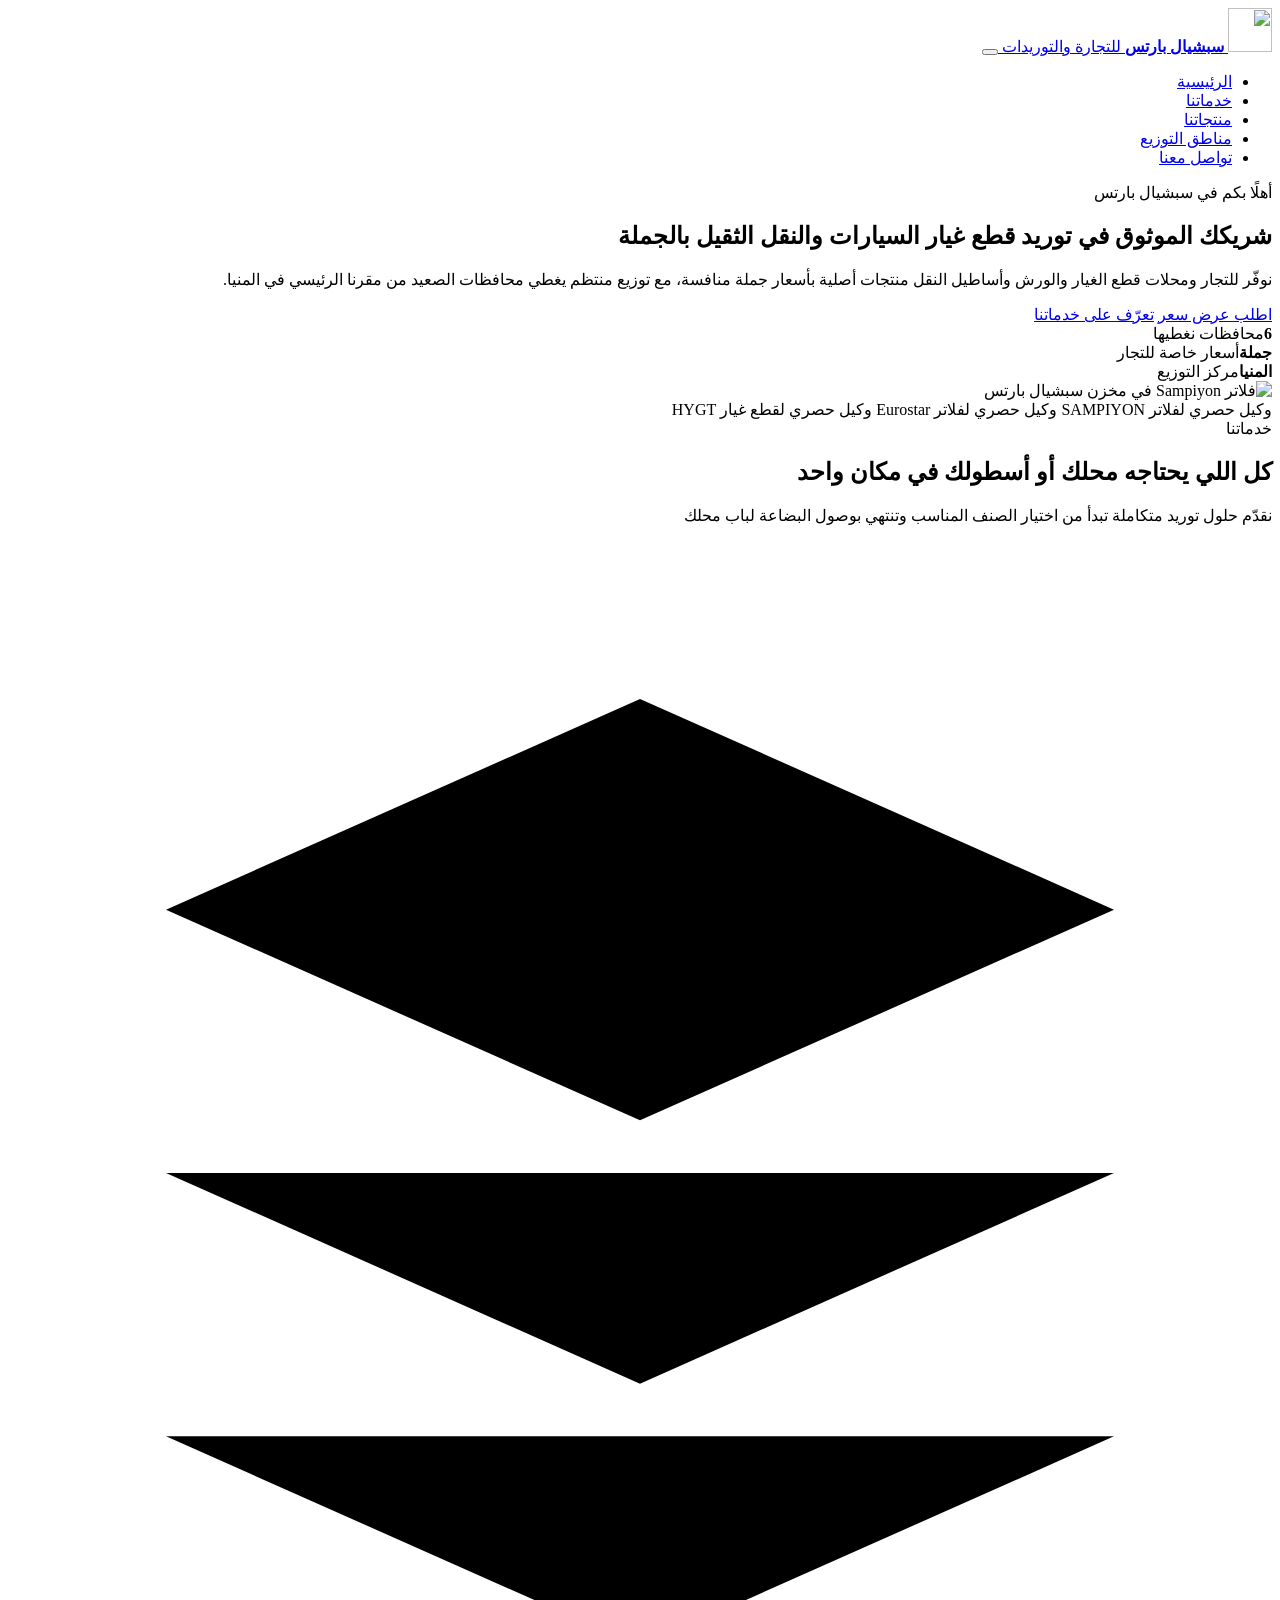
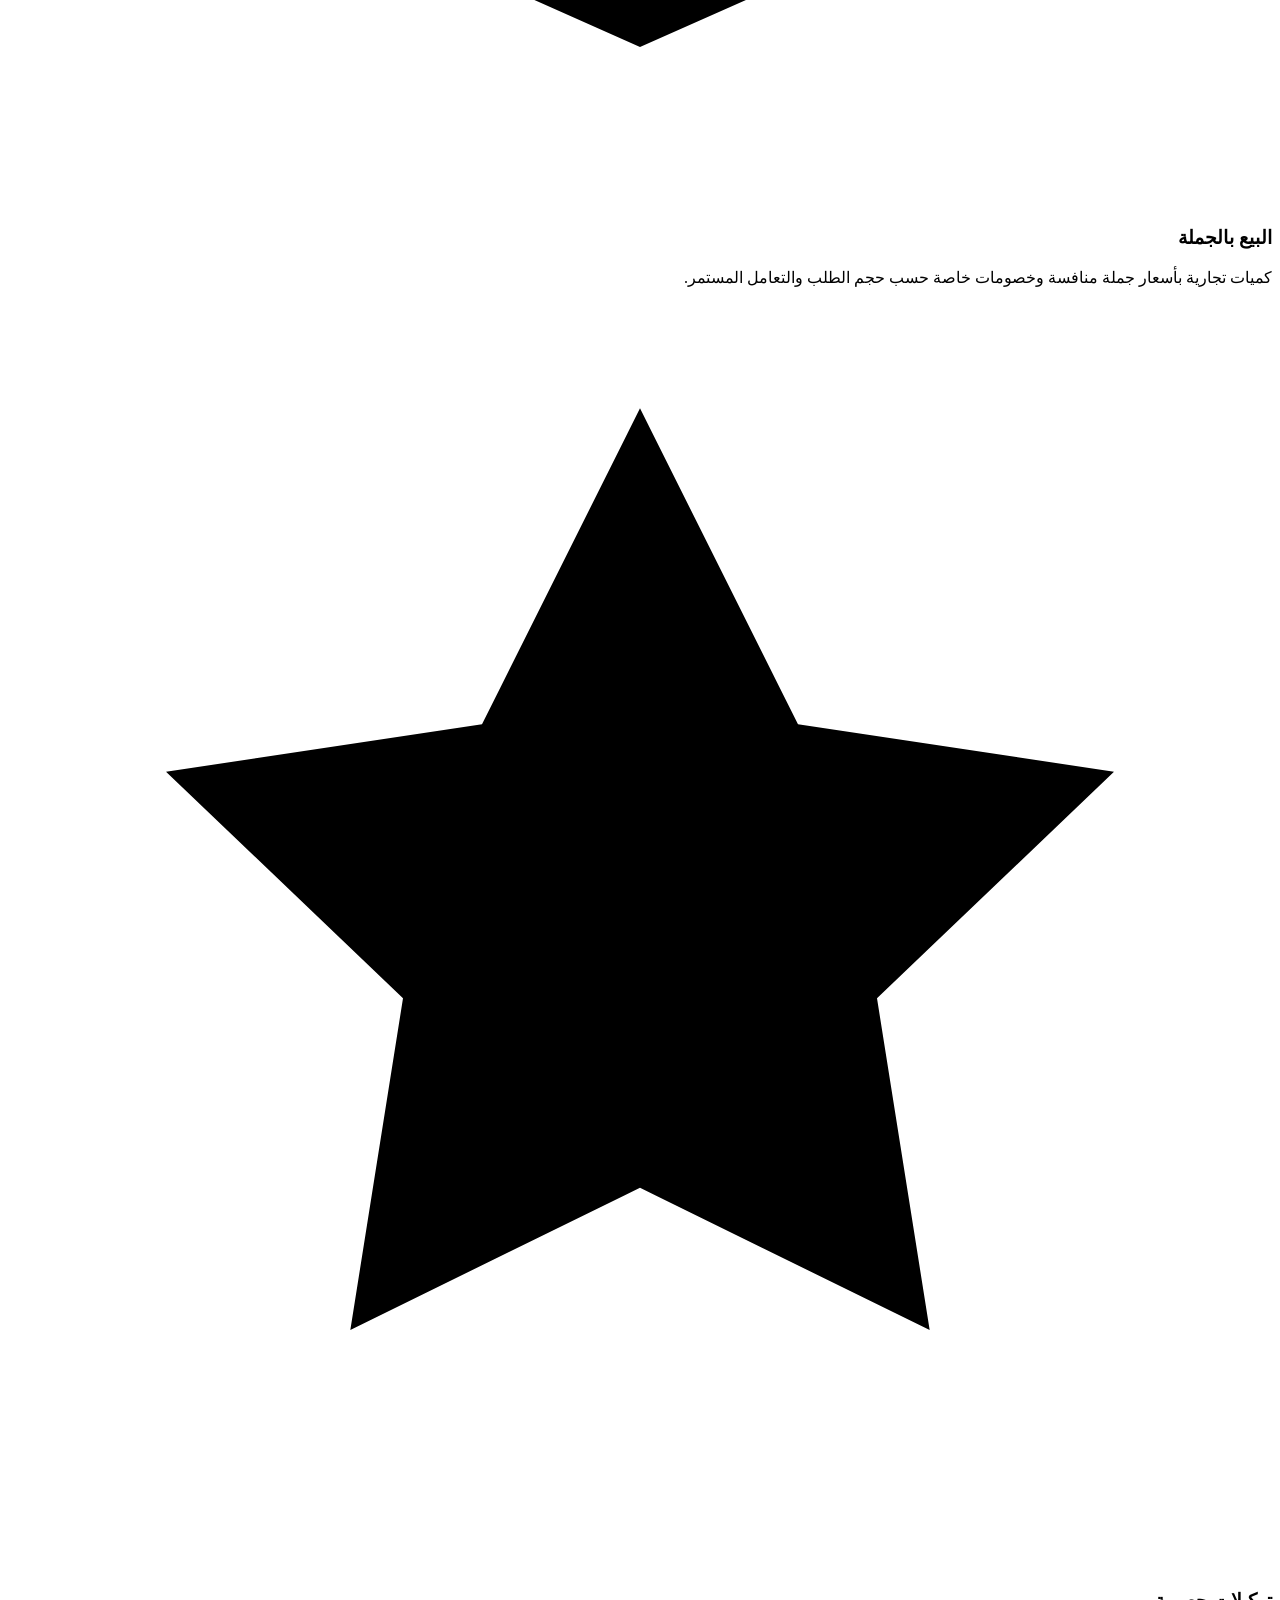
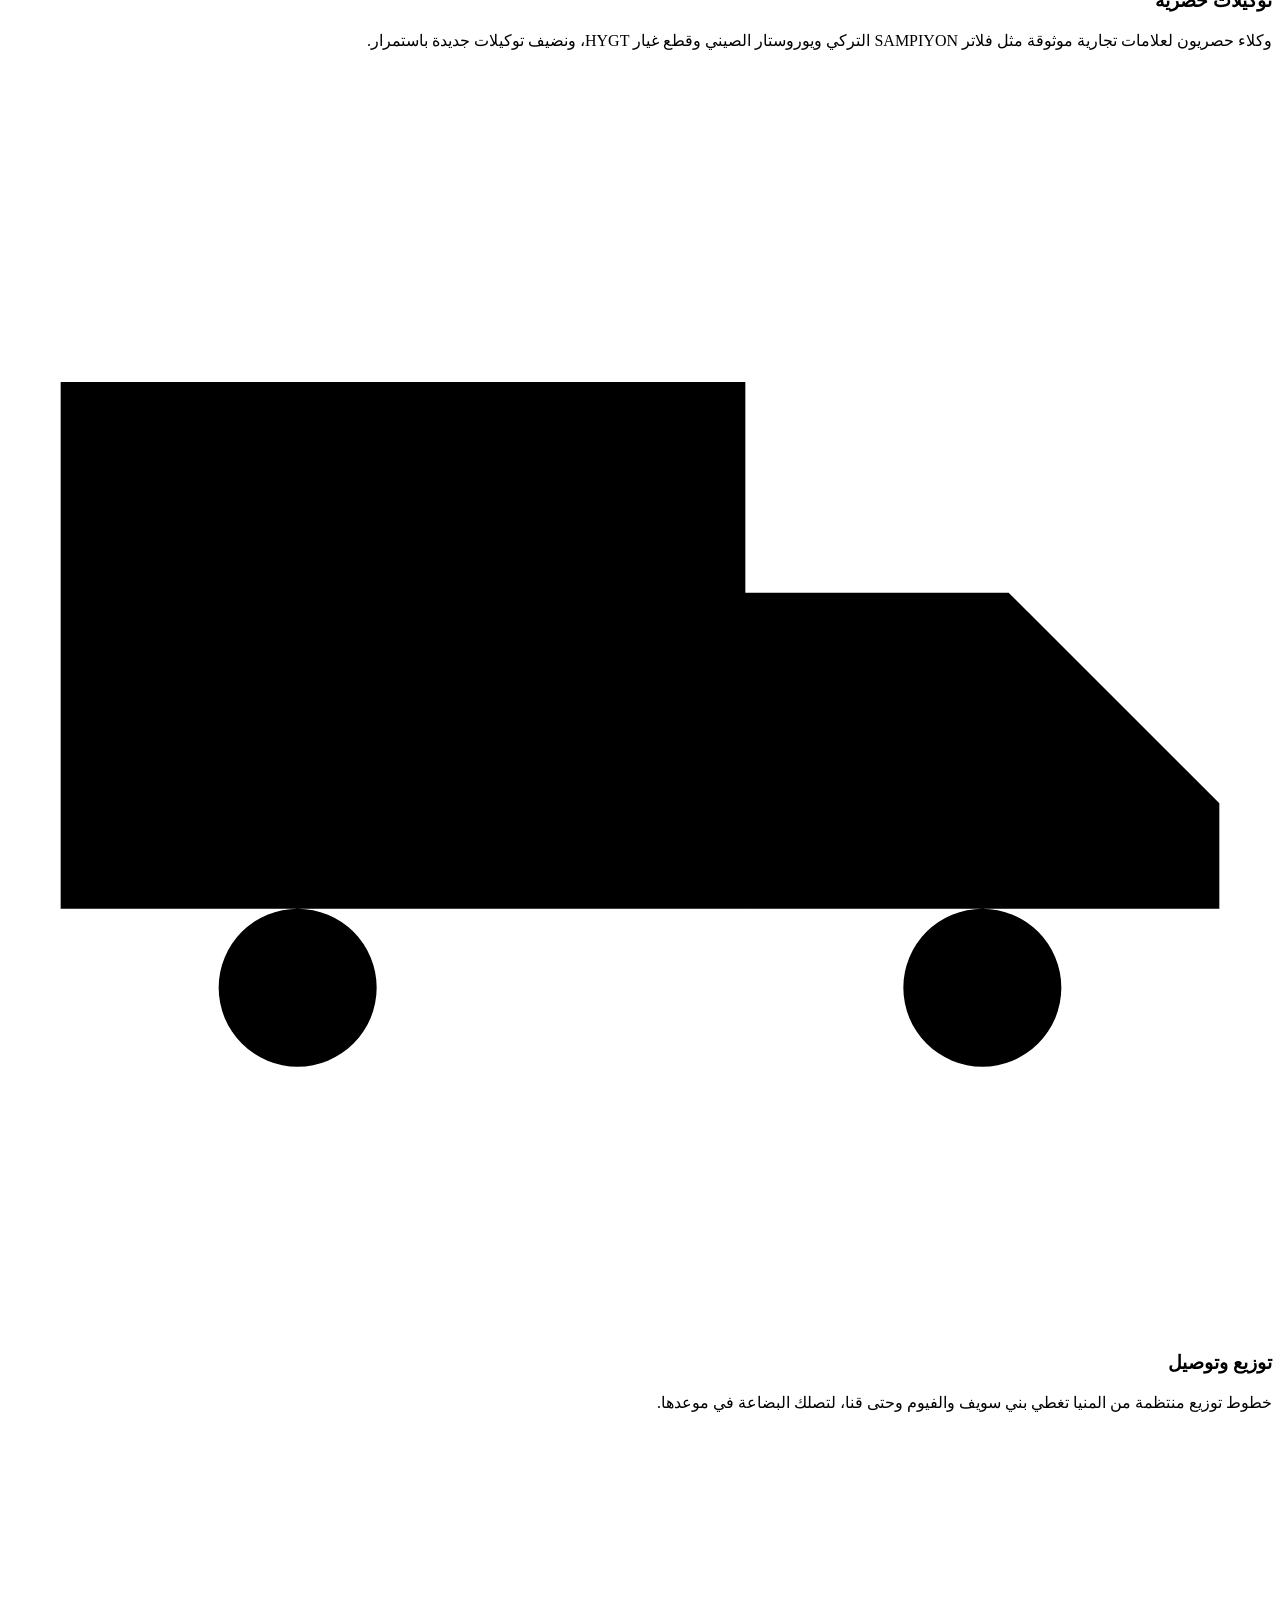
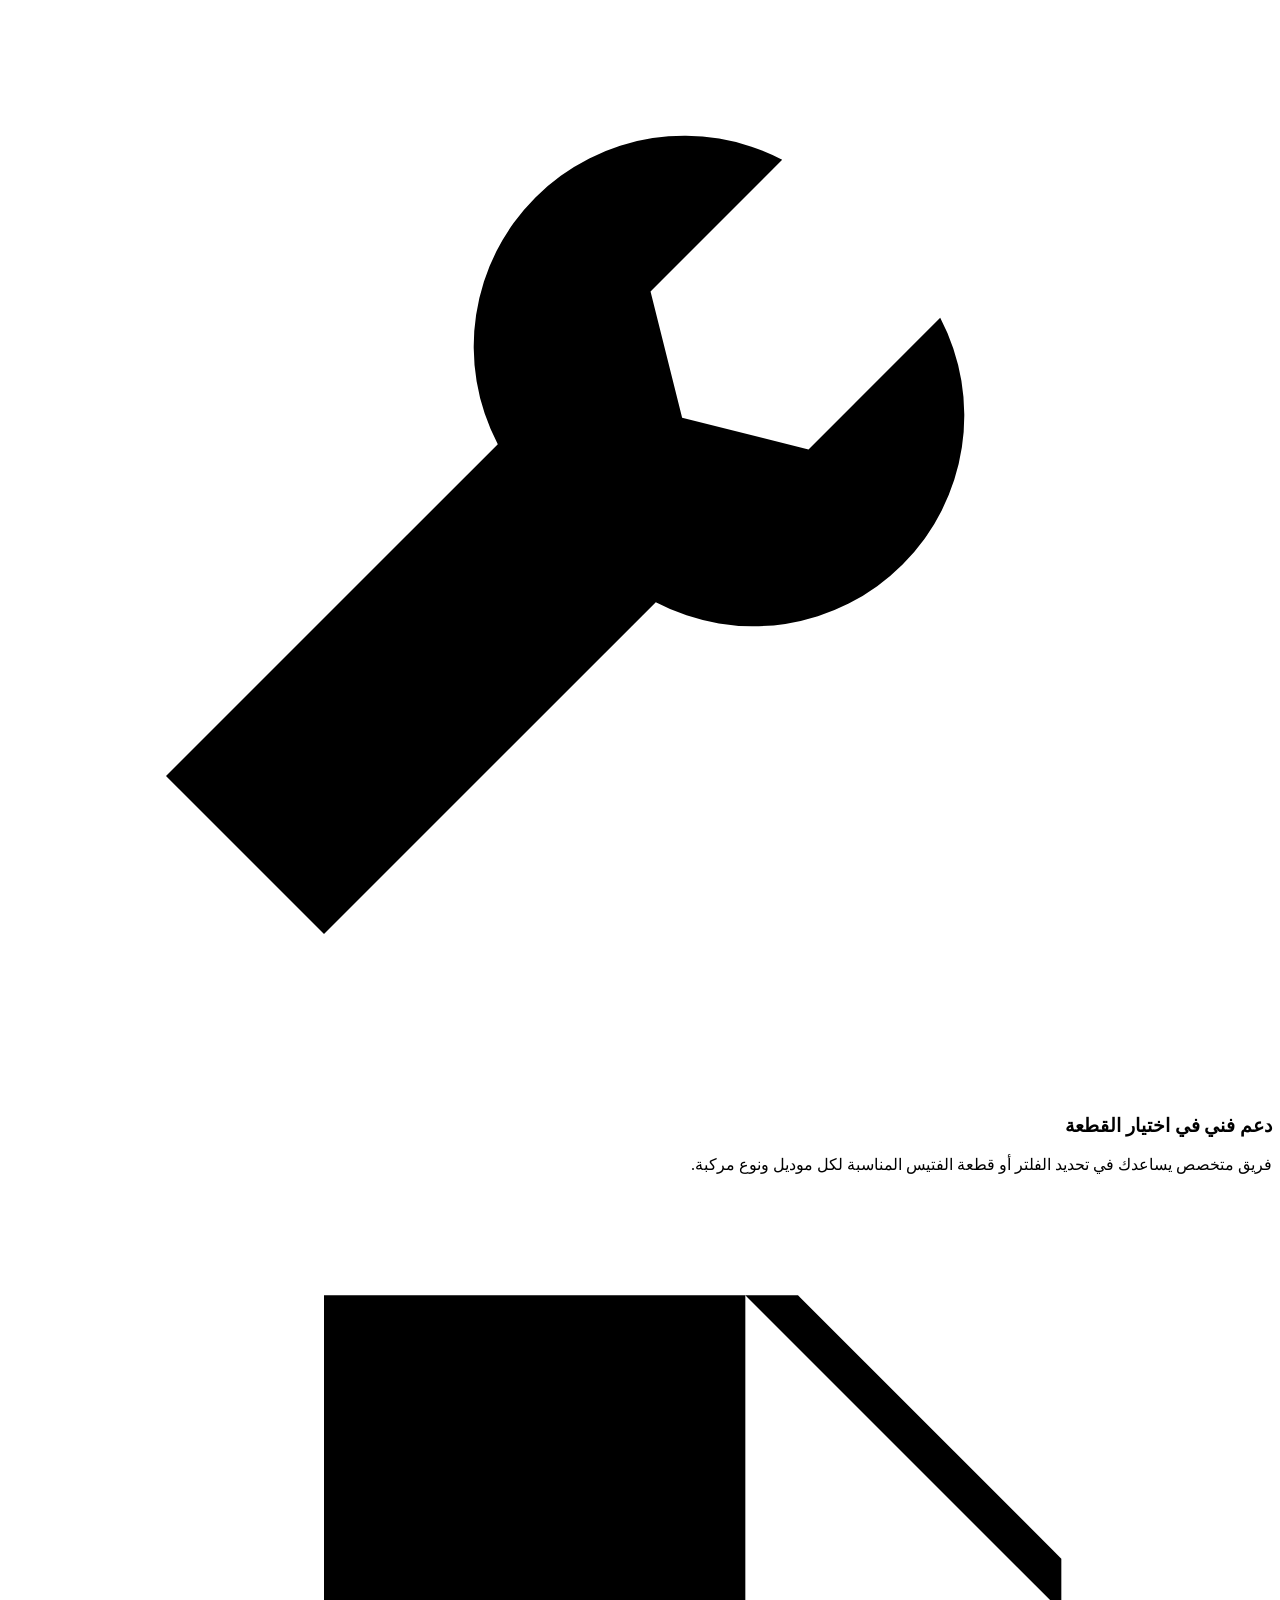
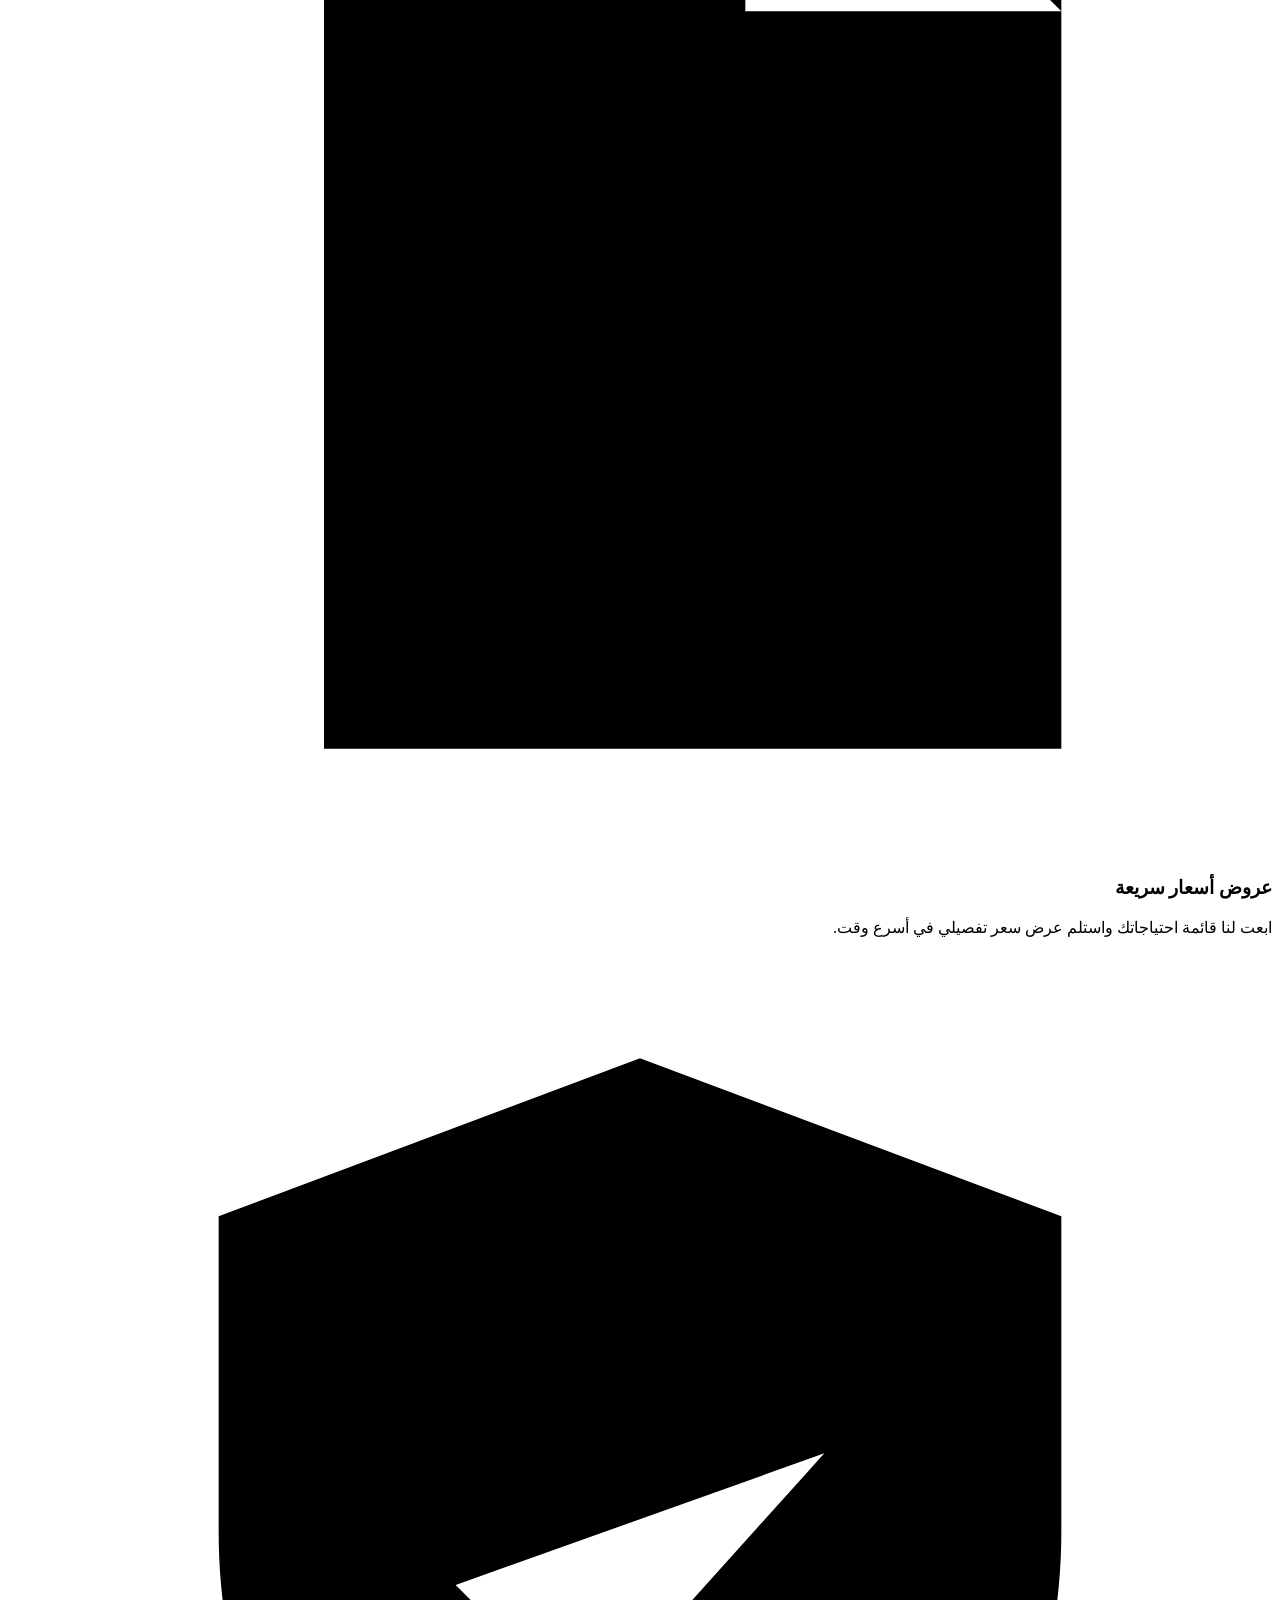
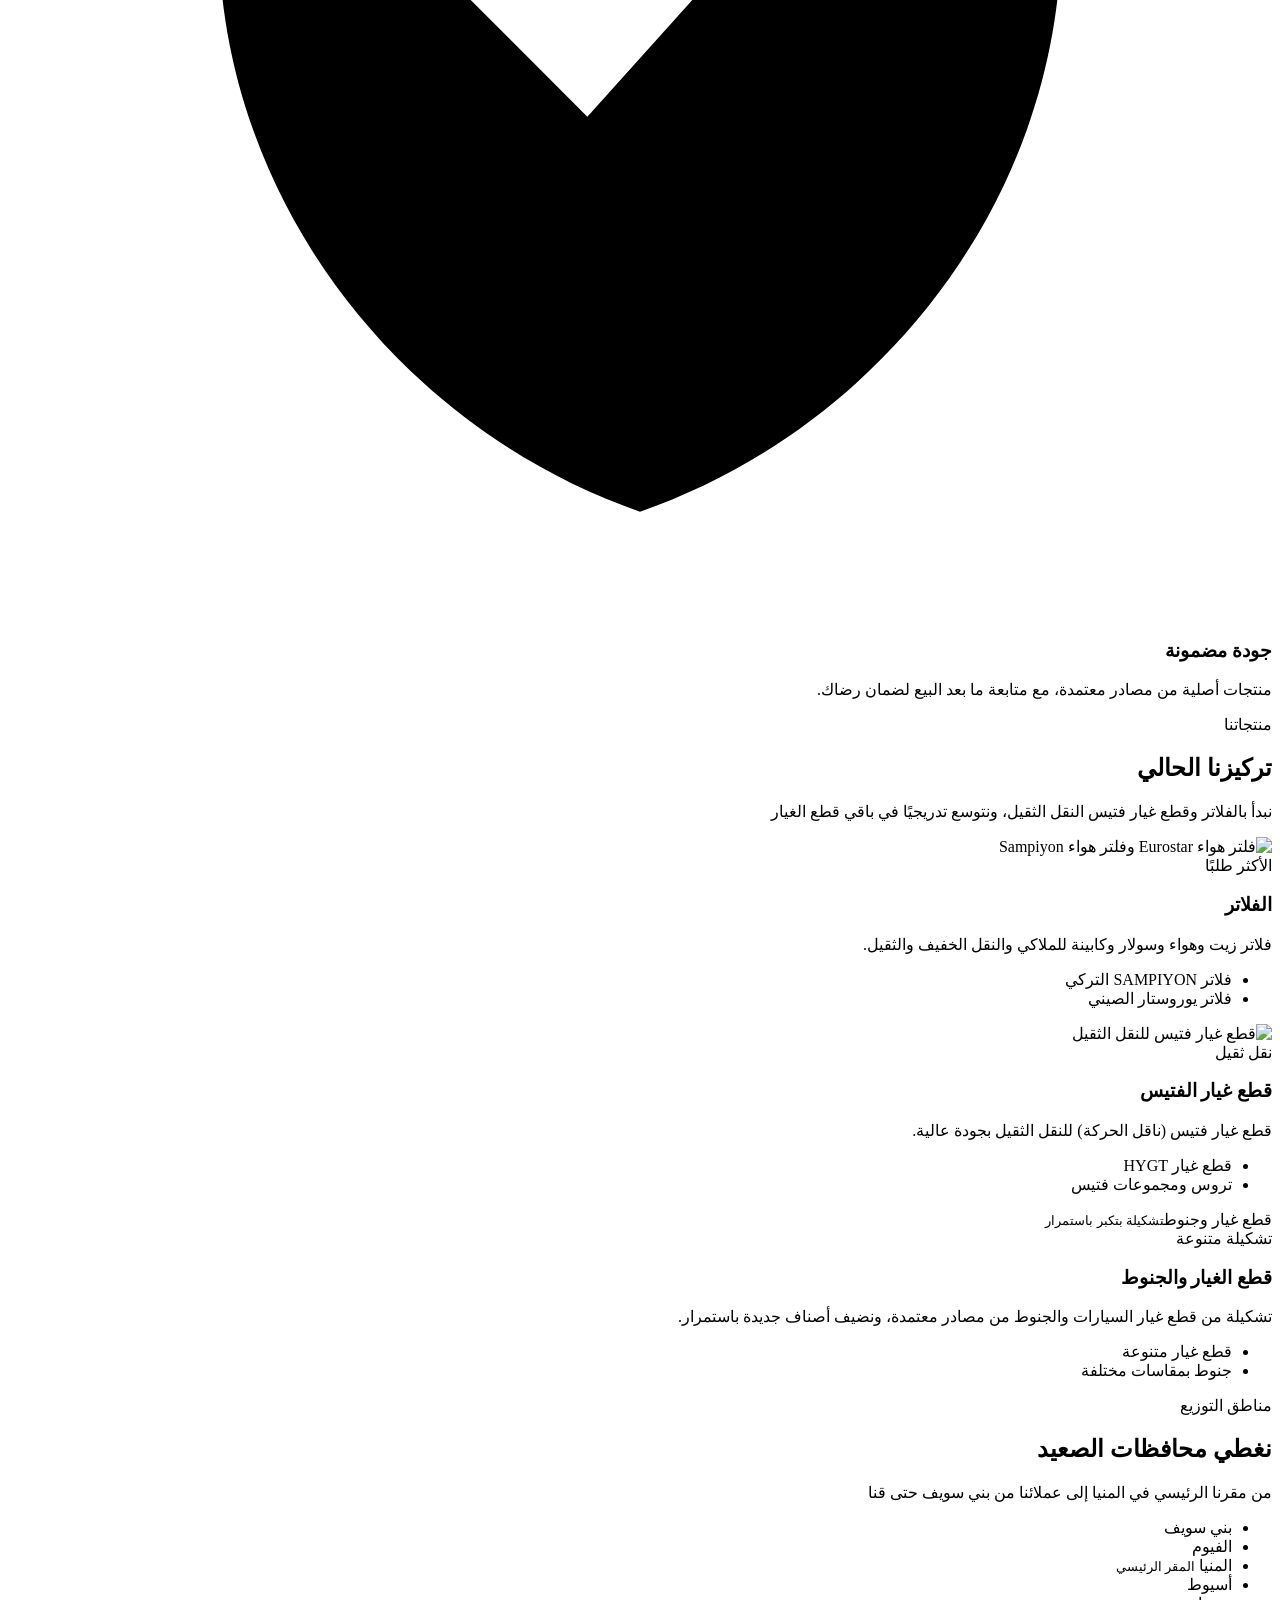
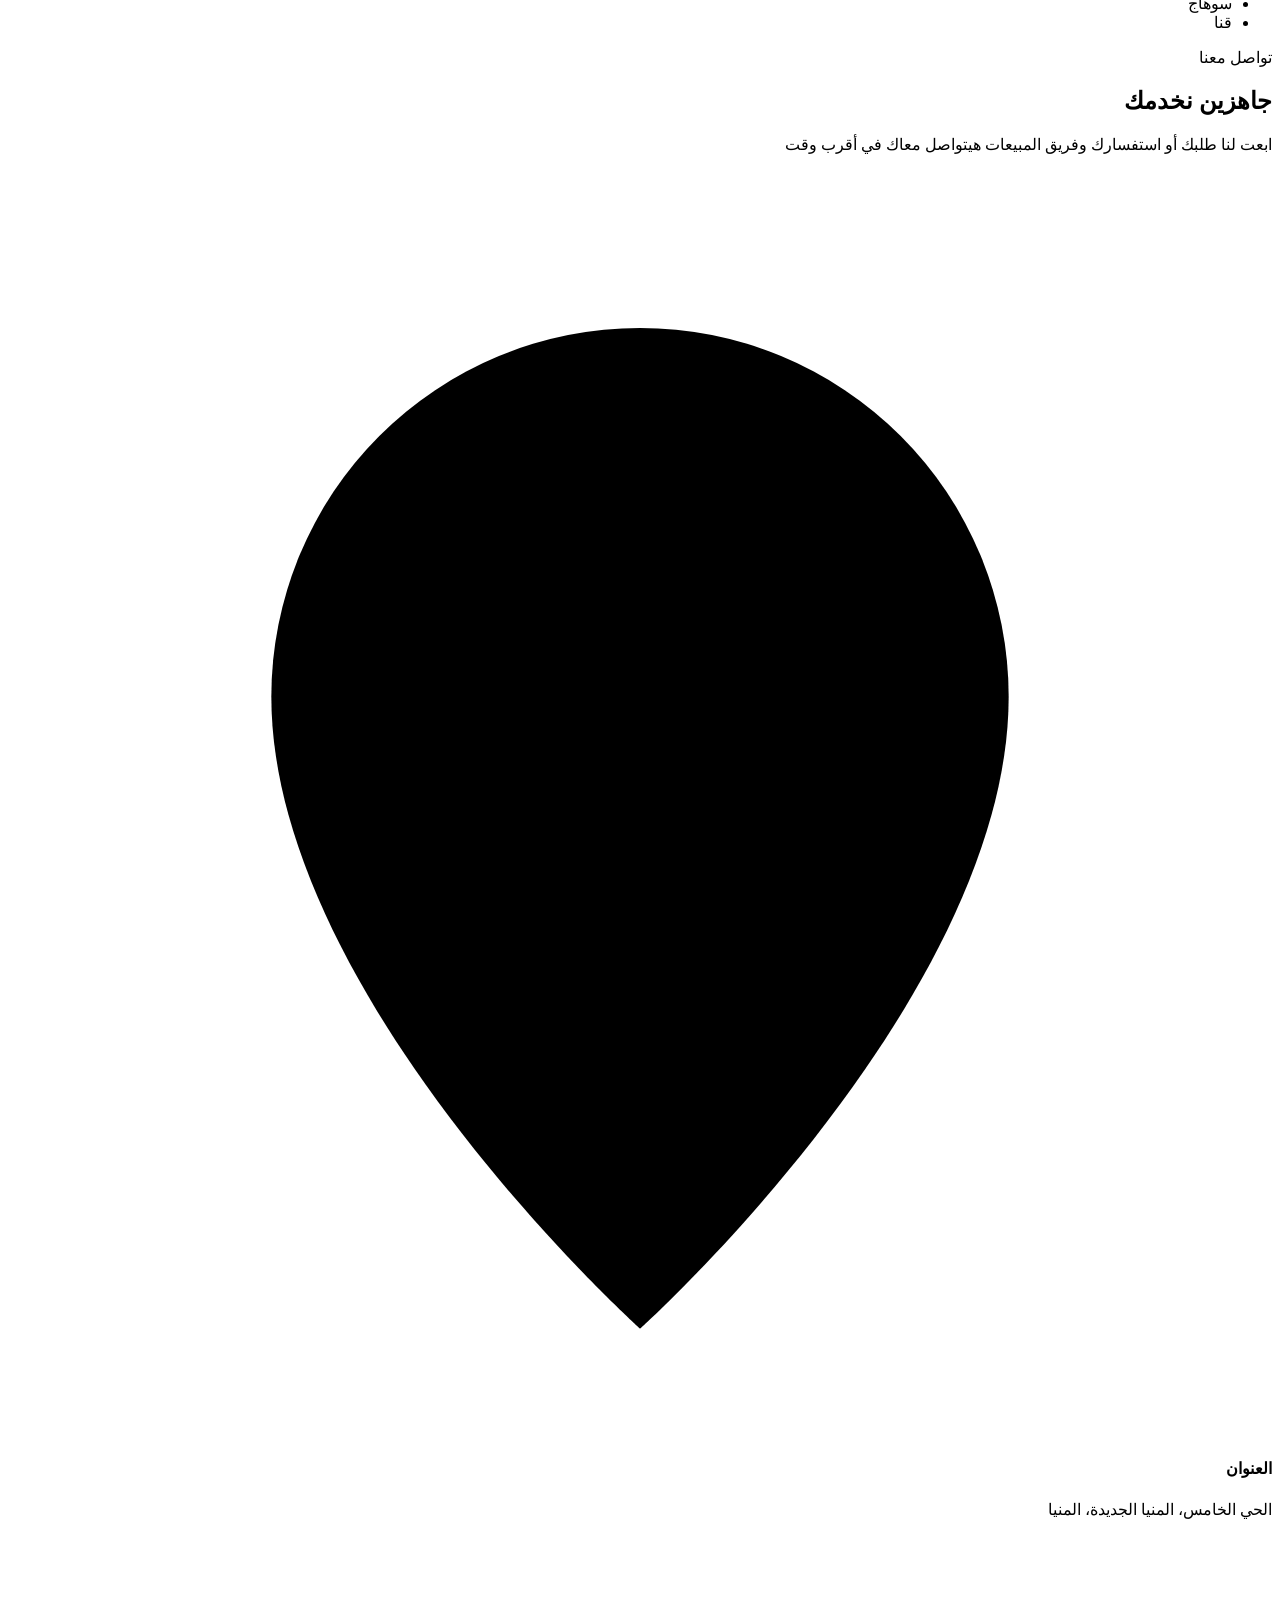
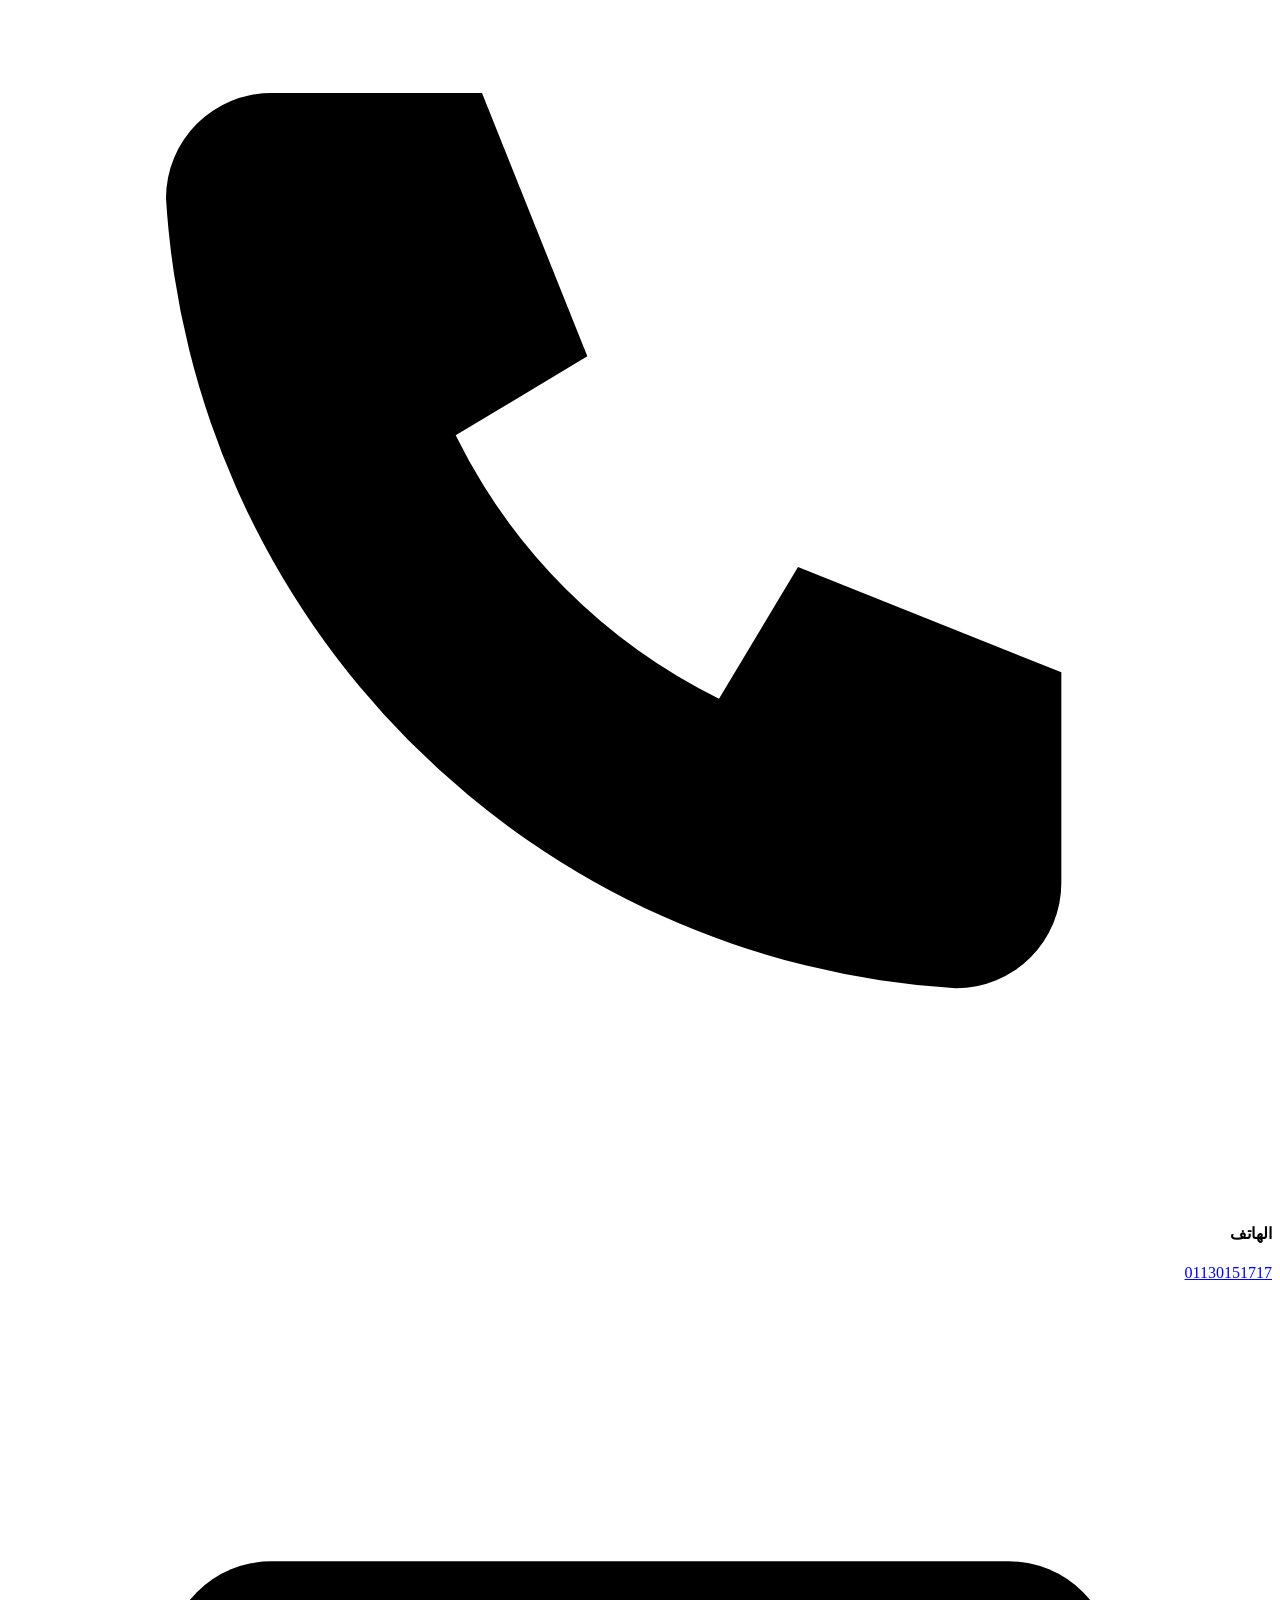
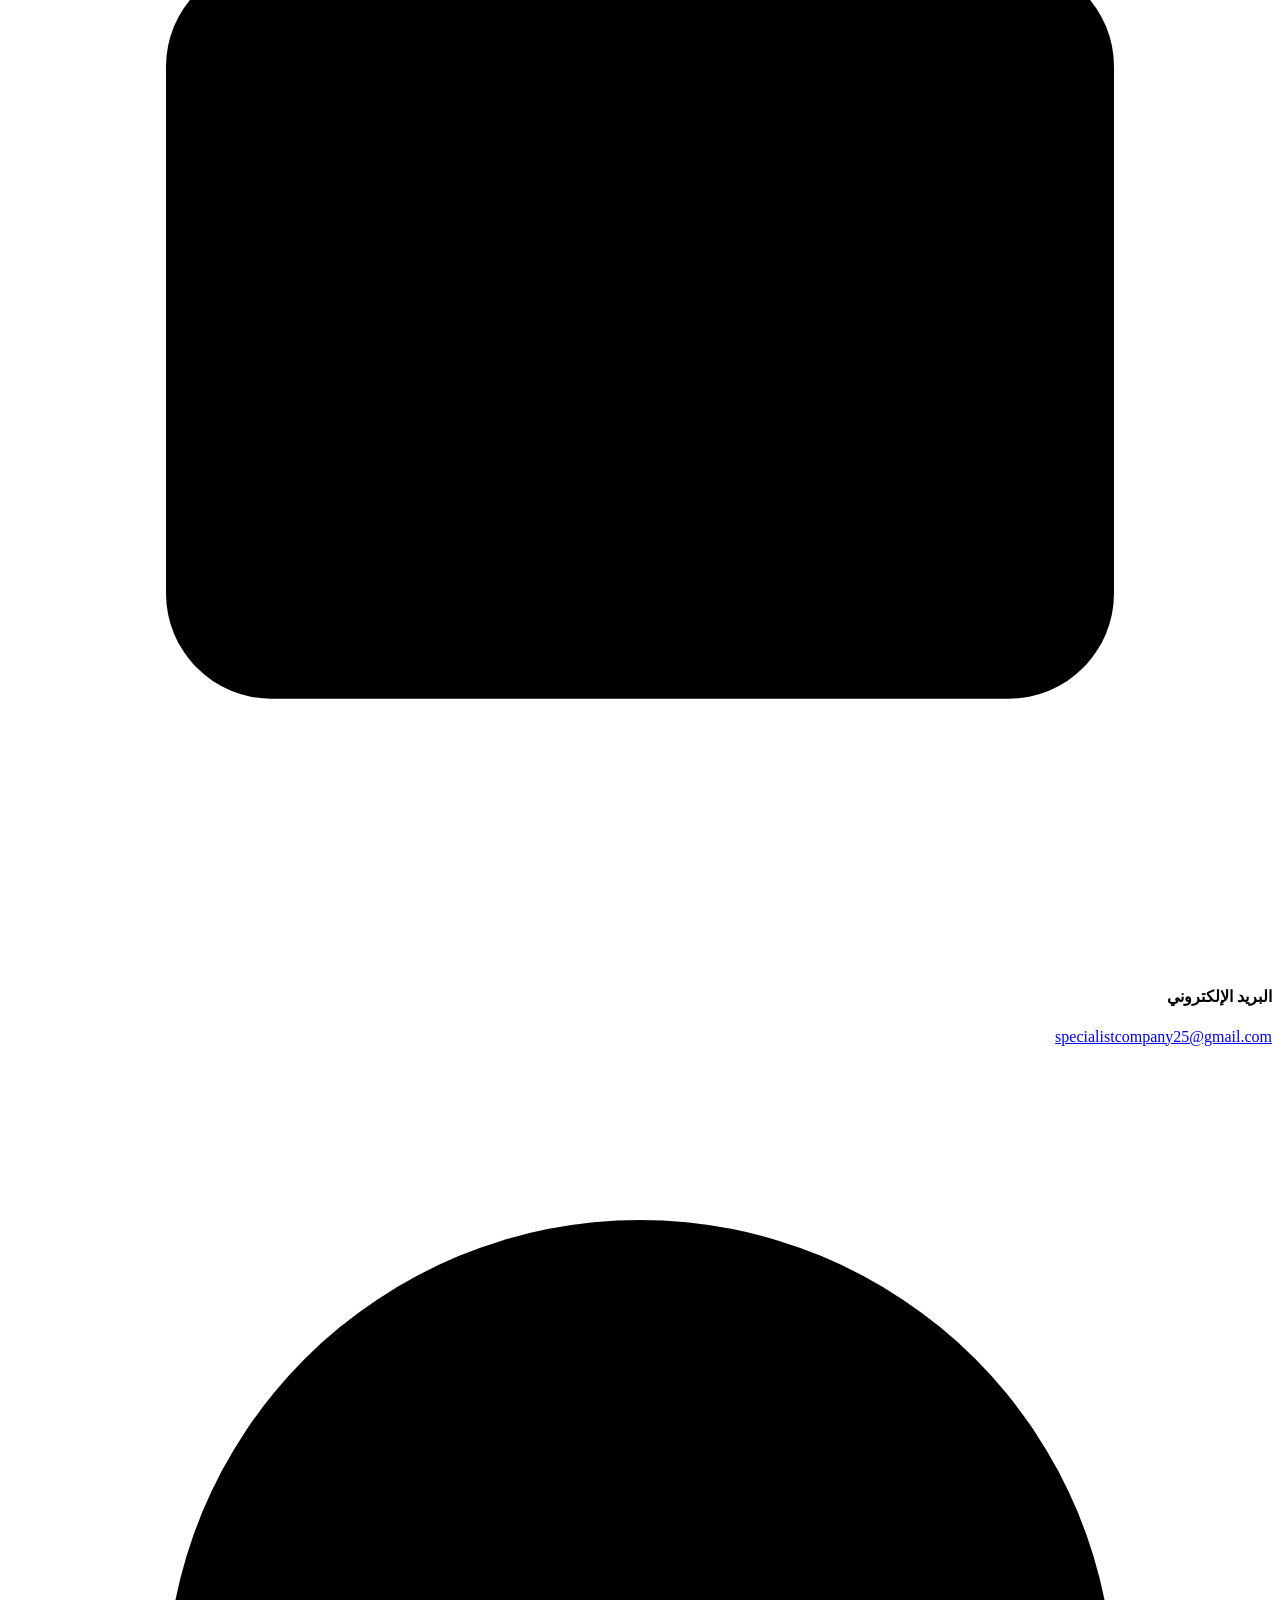
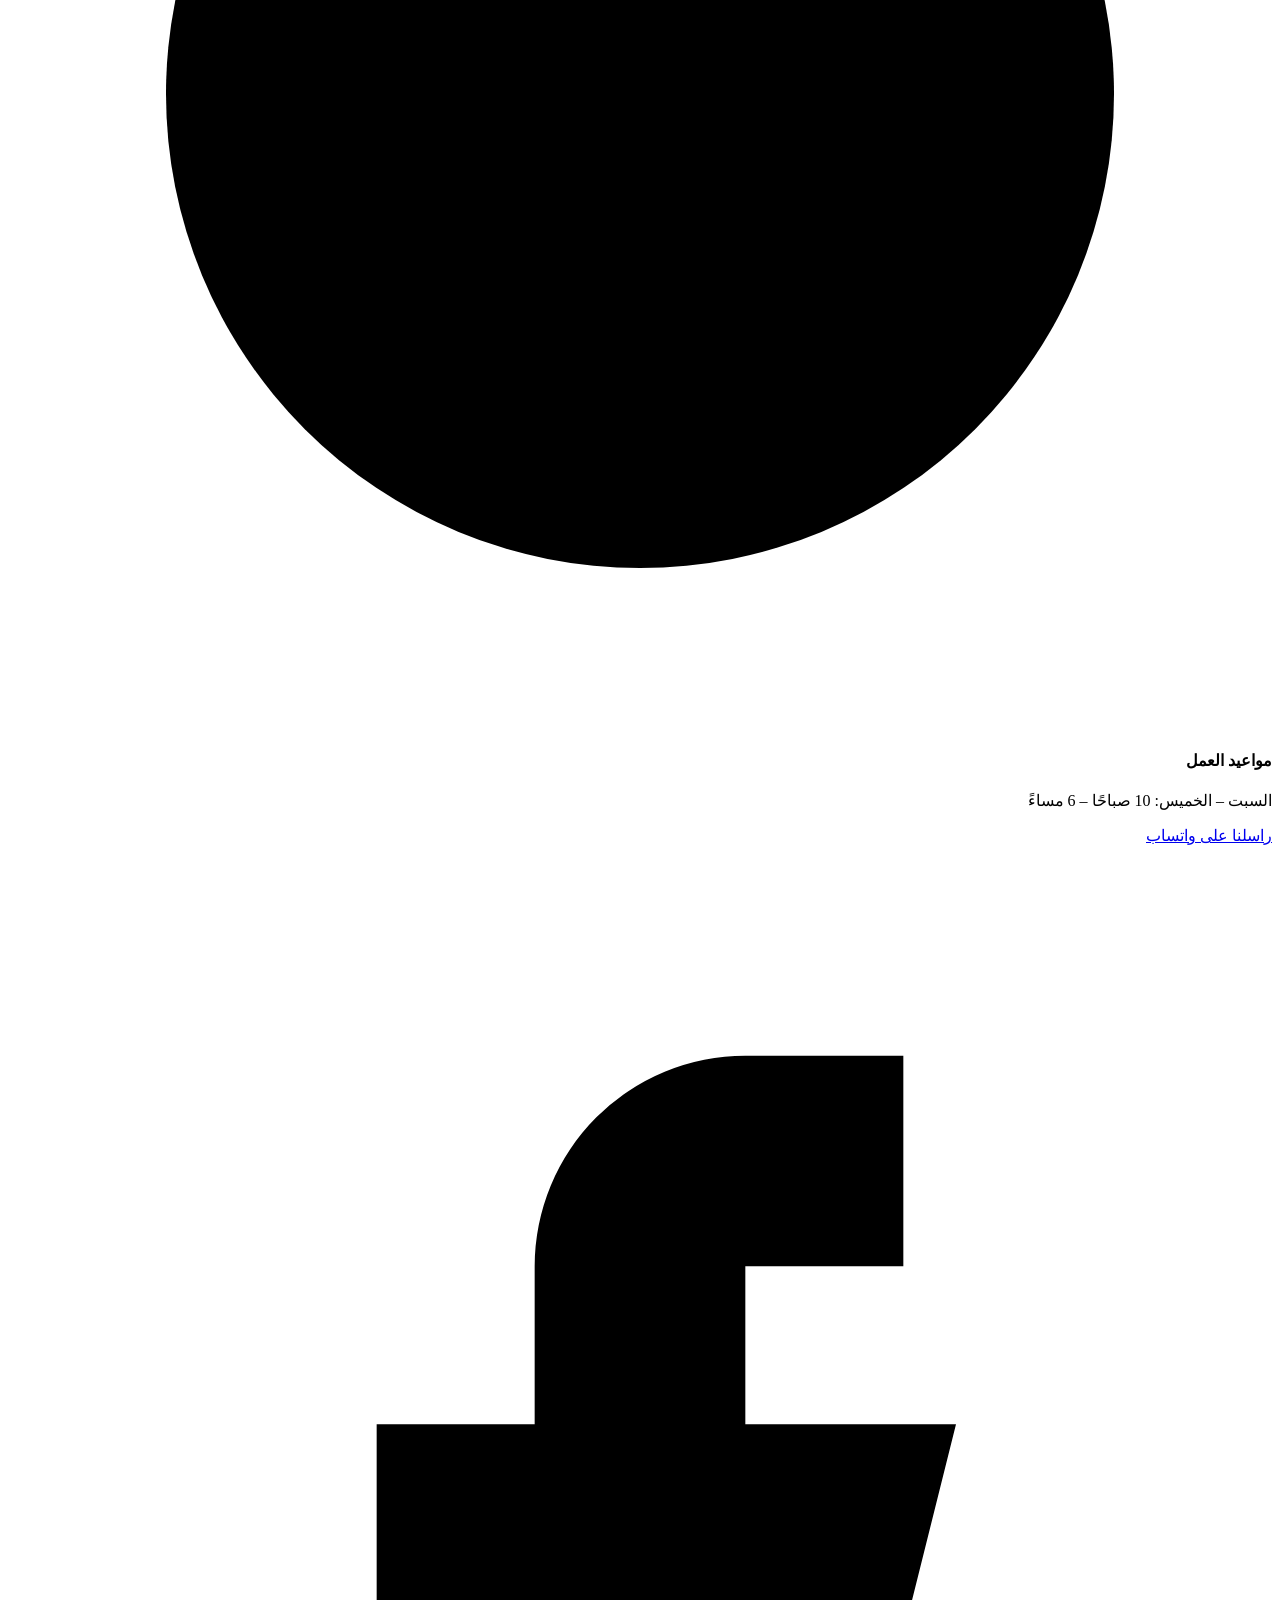
==== contact.html @ 6a82a29f "Add files via upload" ====
<!DOCTYPE html>
<html lang="ar" dir="rtl">
<head>
  <meta charset="UTF-8">
  <meta name="viewport" content="width=device-width, initial-scale=1.0">
  <title>تواصل معنا | سبشيال بارتس للتجارة والتوريدات</title>
  <!-- الصفحة دي بتحوّل على قسم التواصل في الصفحة الرئيسية -->
  <meta http-equiv="refresh" content="0; url=index.html#contact">
  <link rel="canonical" href="index.html#contact">
  <link rel="icon" type="image/png" sizes="32x32" href="images/favicon-32.png">
</head>
<body style="font-family: sans-serif; text-align: center; padding: 40px;">
  <p>جاري التحويل… لو ما اتحوّلتش <a href="index.html#contact">اضغط هنا</a>.</p>
</body>
</html>
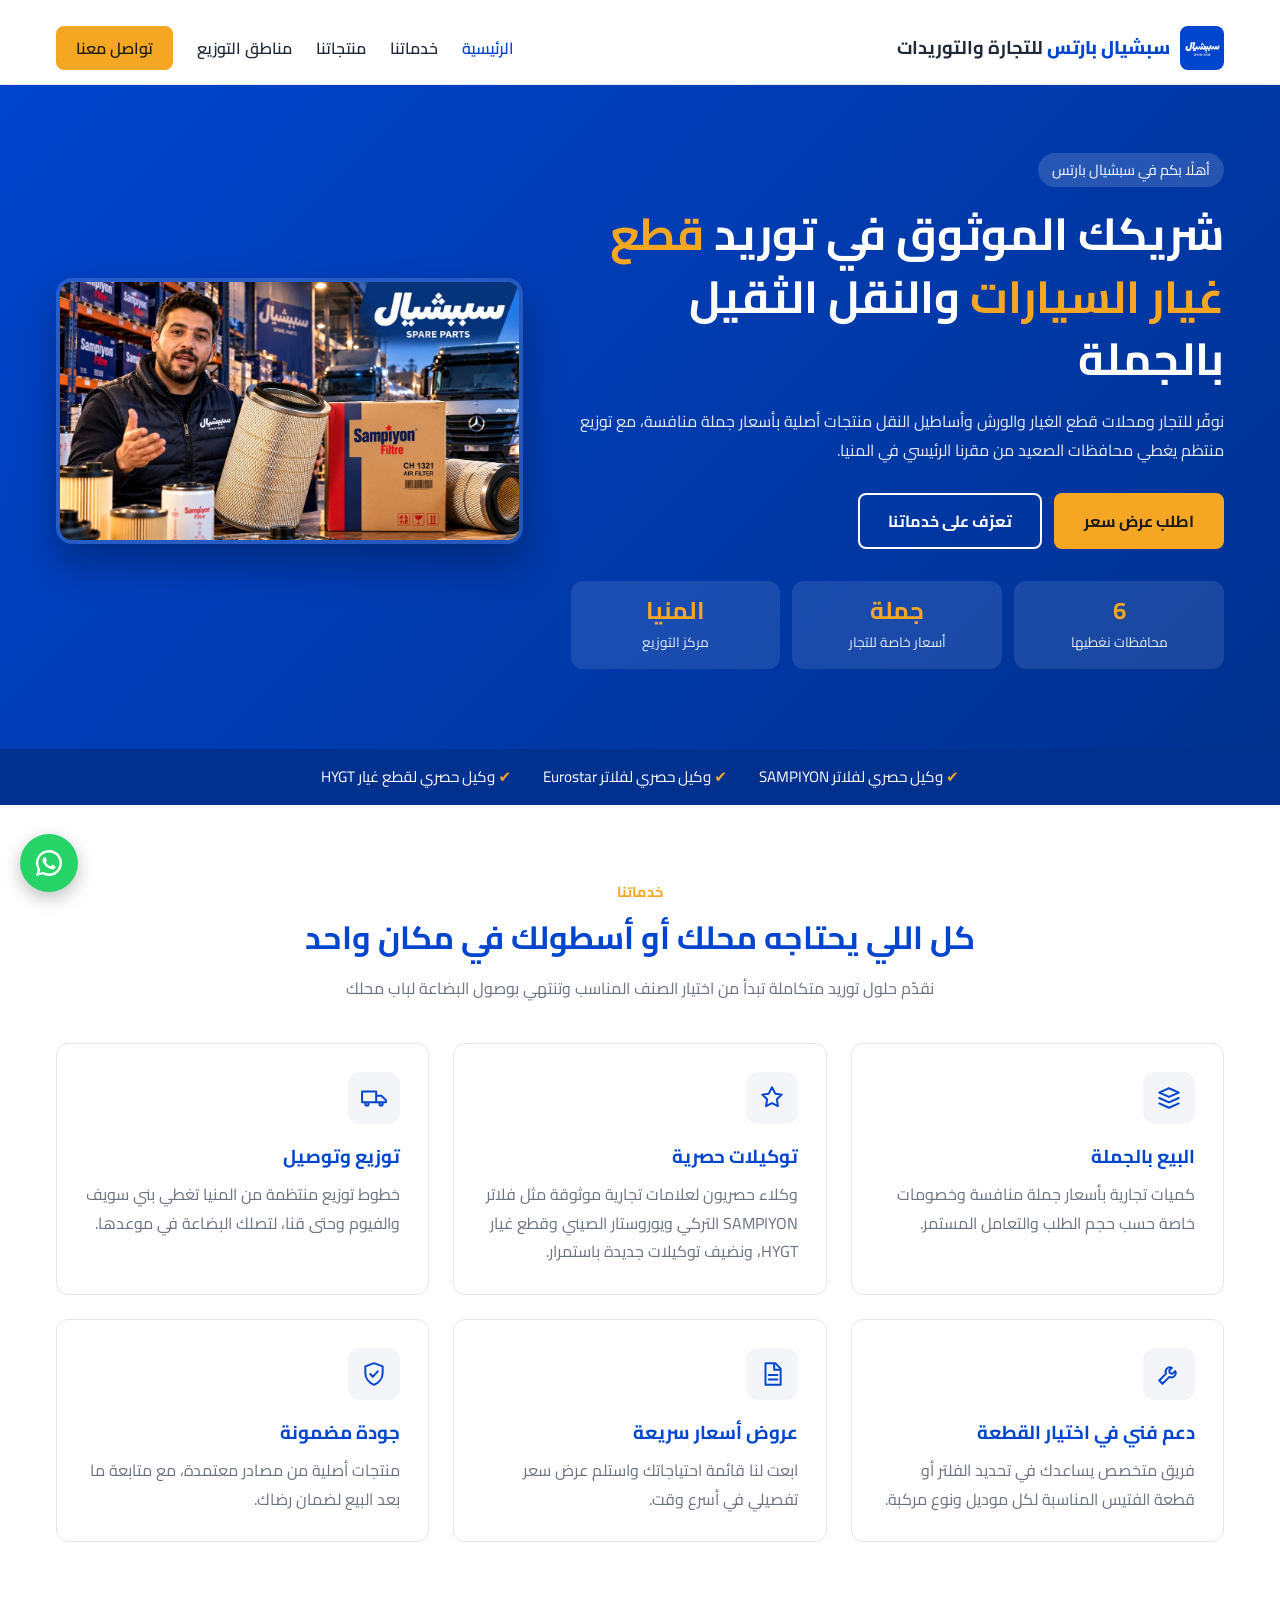
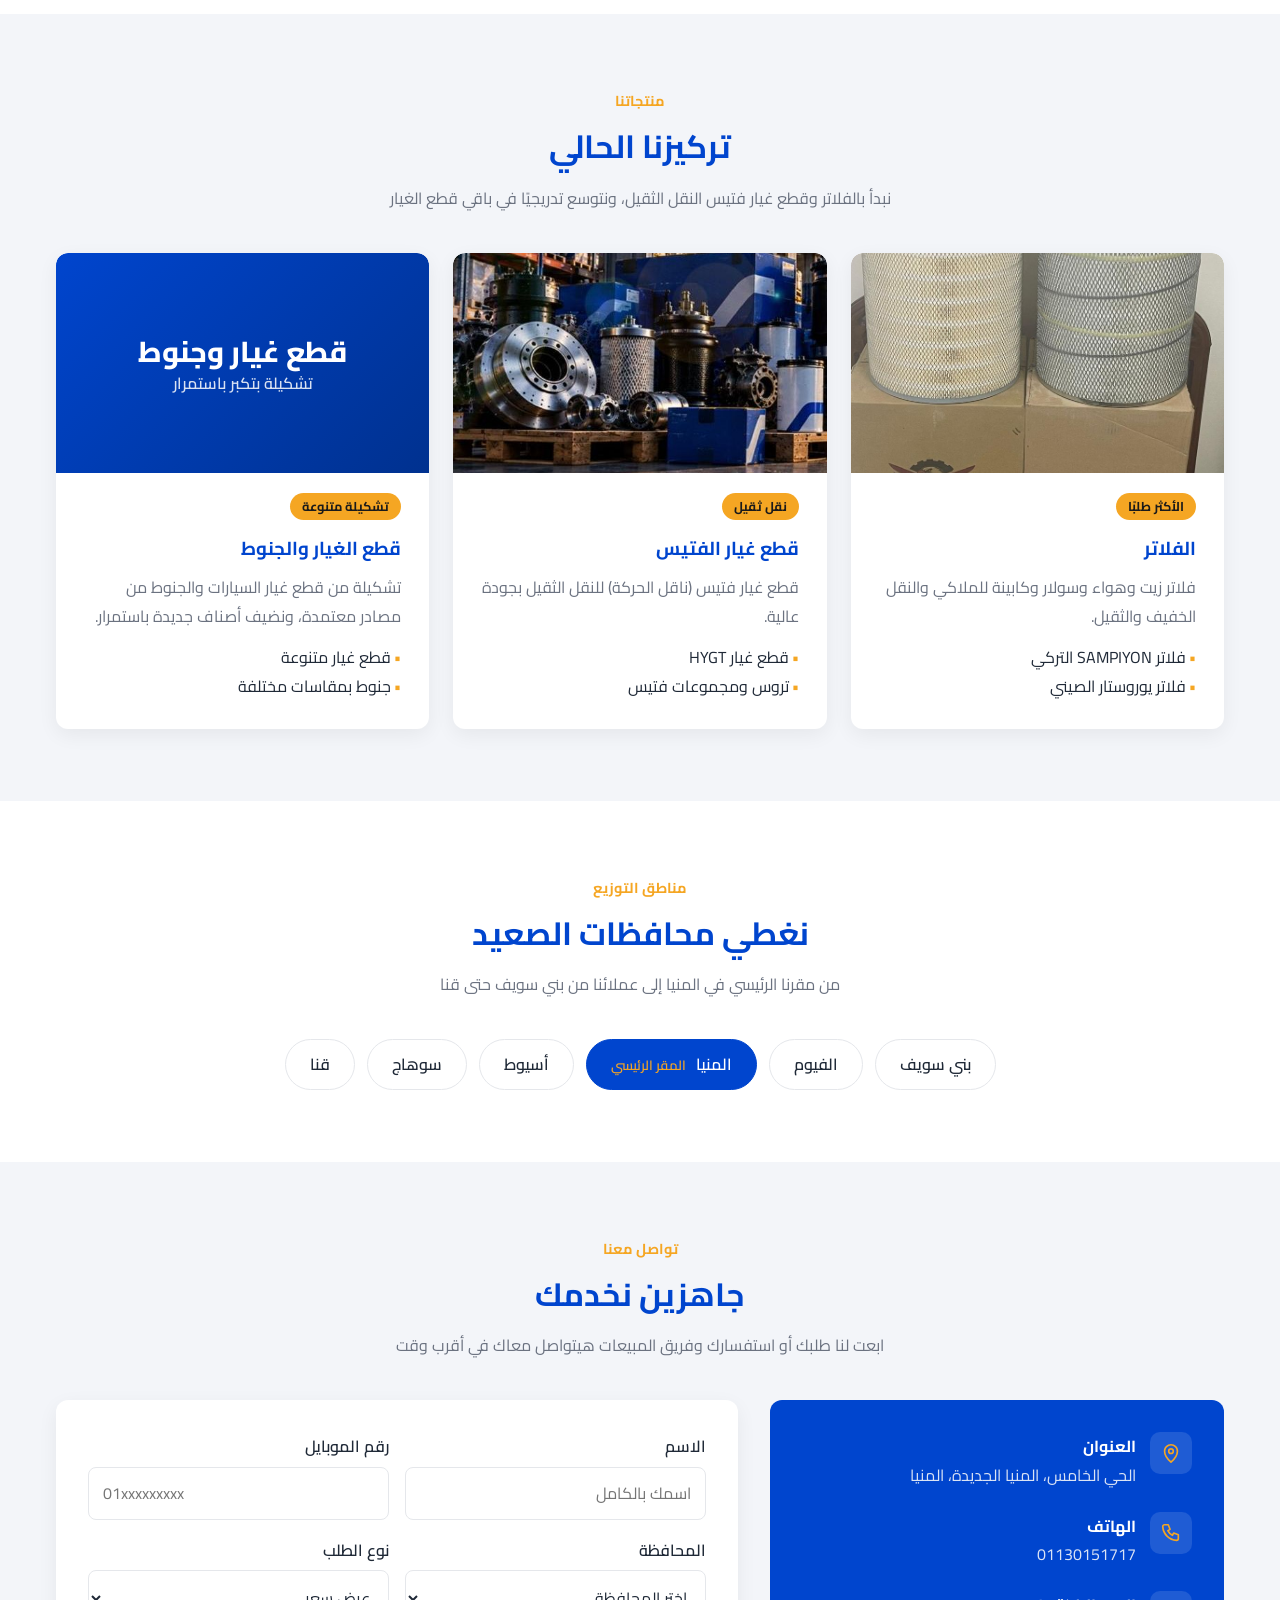
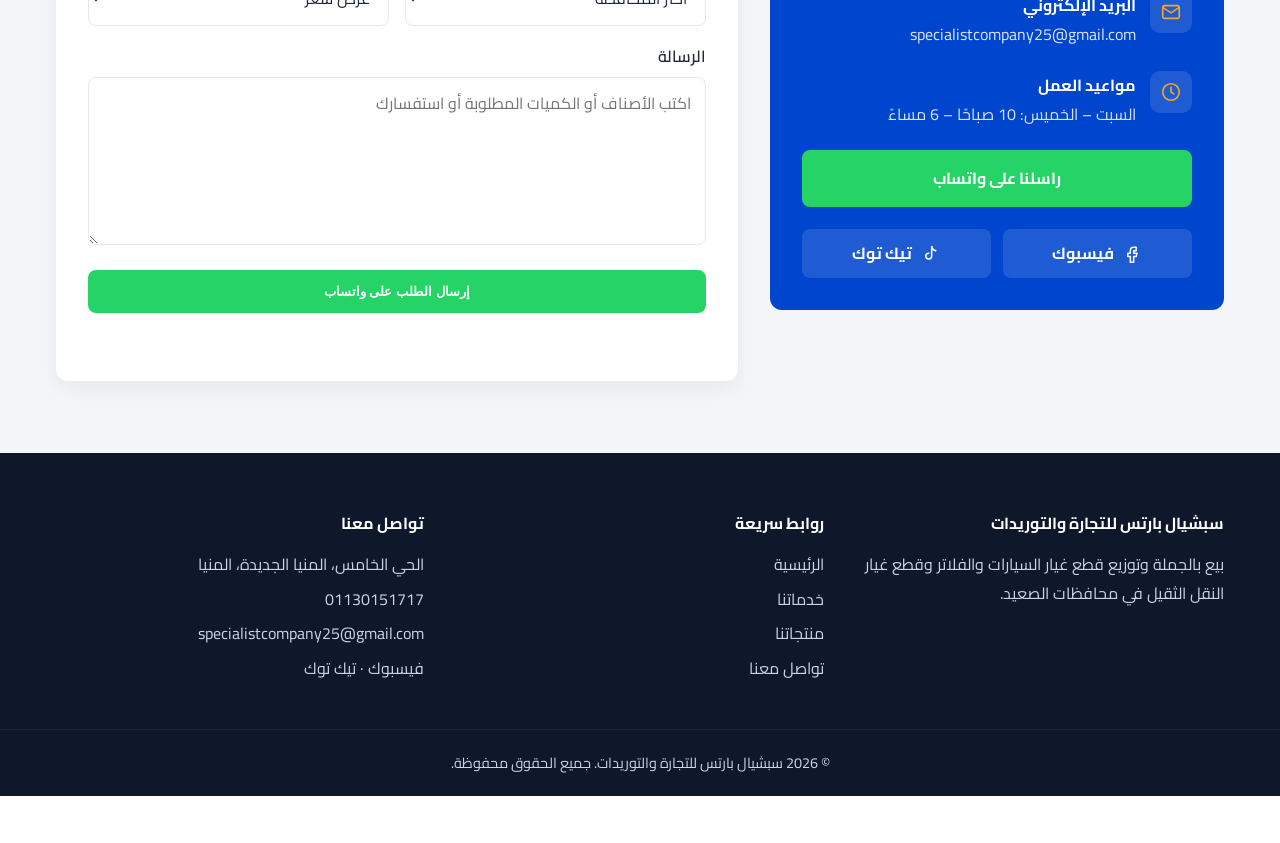
==== commit 235aa573: "Add files via upload" ====
--- a/contact.html
+++ b/contact.html
@@ -6,7 +6,8 @@
   <title>تواصل معنا | سبشيال بارتس للتجارة والتوريدات</title>
   <!-- الصفحة دي بتحوّل على قسم التواصل في الصفحة الرئيسية -->
   <meta http-equiv="refresh" content="0; url=index.html#contact">
-  <link rel="canonical" href="index.html#contact">
+  <meta name="robots" content="noindex, follow">
+  <link rel="canonical" href="https://specialparts.github.io/">
   <link rel="icon" type="image/png" sizes="32x32" href="images/favicon-32.png">
 </head>
 <body style="font-family: sans-serif; text-align: center; padding: 40px;">
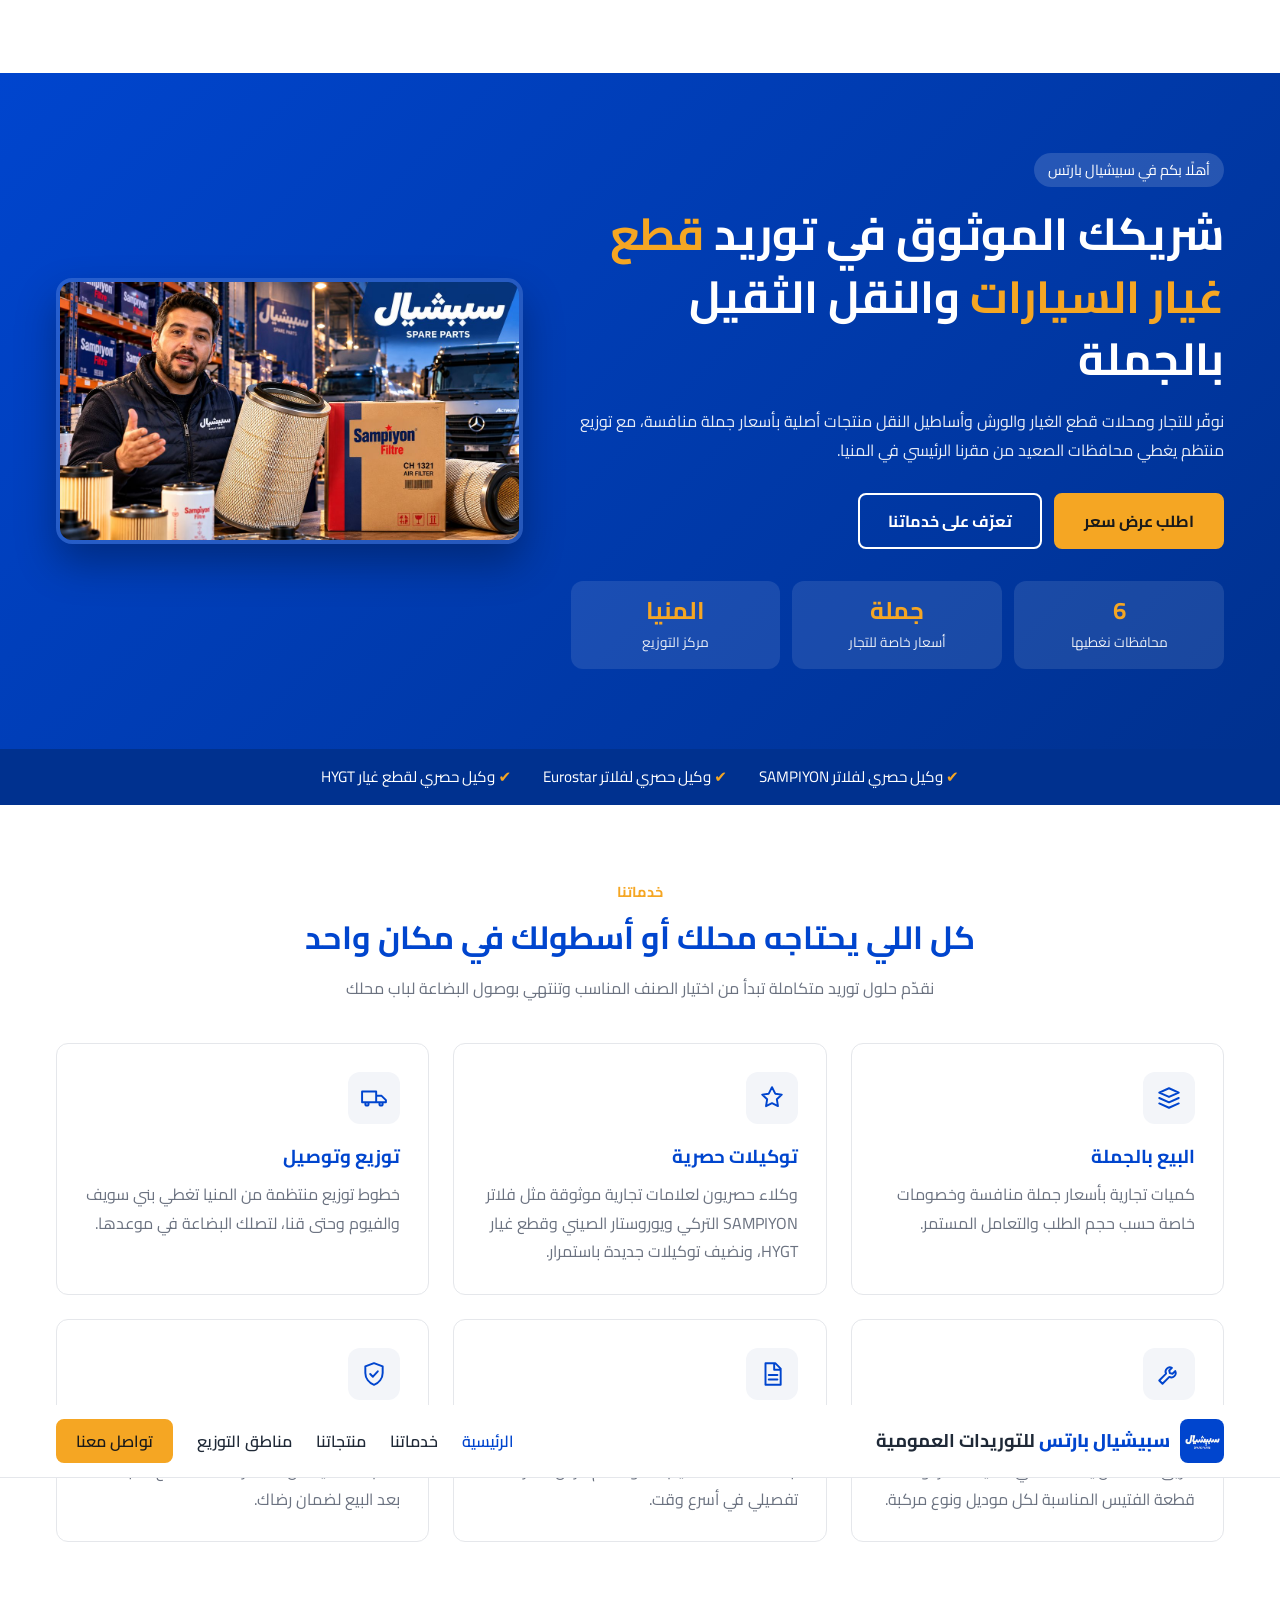
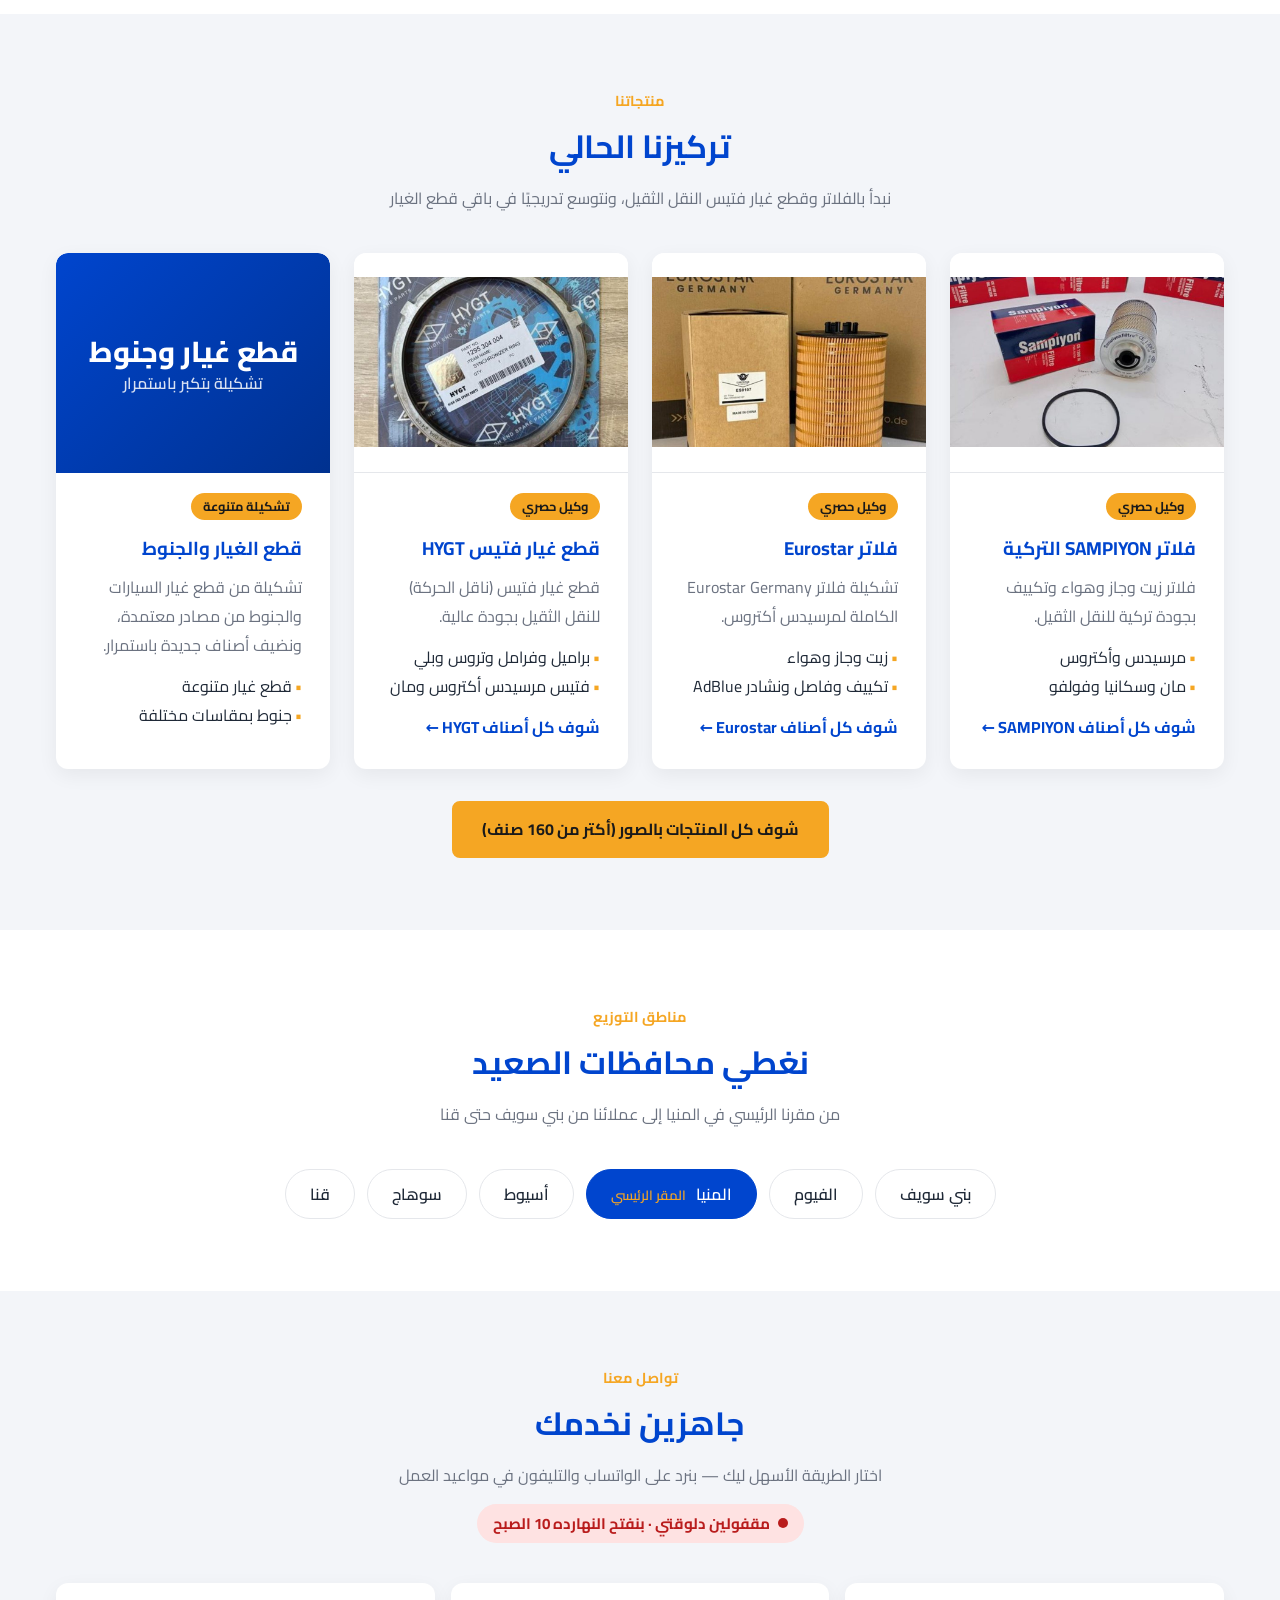
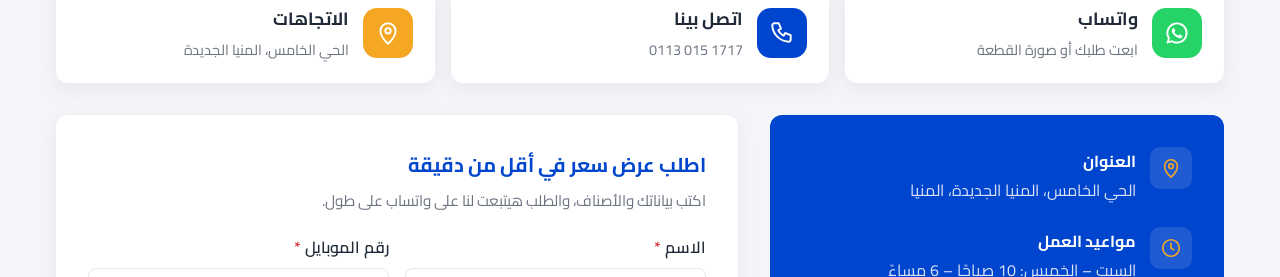
==== commit e9800c1a: "Add files via upload" ====
--- a/contact.html
+++ b/contact.html
@@ -3,7 +3,7 @@
 <head>
   <meta charset="UTF-8">
   <meta name="viewport" content="width=device-width, initial-scale=1.0">
-  <title>تواصل معنا | سبشيال بارتس للتجارة والتوريدات</title>
+  <title>تواصل معنا | سبيشيال بارتس للتوريدات العمومية</title>
   <!-- الصفحة دي بتحوّل على قسم التواصل في الصفحة الرئيسية -->
   <meta http-equiv="refresh" content="0; url=index.html#contact">
   <meta name="robots" content="noindex, follow">
